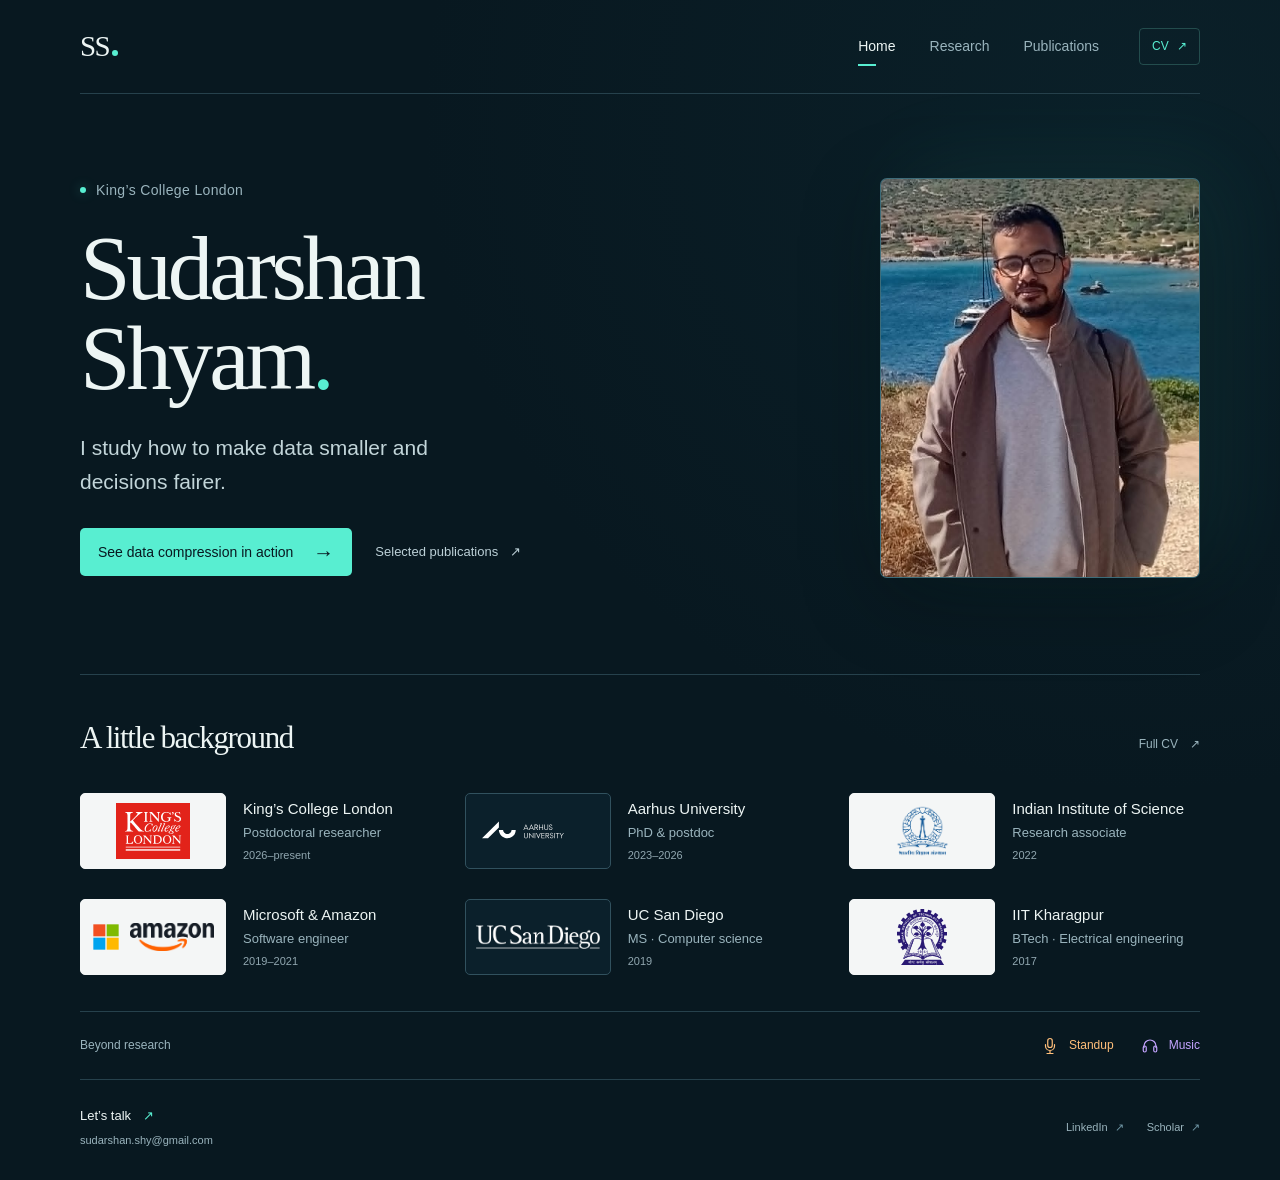
==== index.html @ d9bdee11 "Redesign portfolio with three pages and a looping coreset demo Separate Home, Research, and Publicat" ====
<!doctype html>
<html lang="en">
<head>
  <meta charset="utf-8">
  <meta name="viewport" content="width=device-width, initial-scale=1">
  <meta name="theme-color" content="#081820">
  <meta name="description" content="I study how to make data smaller and decisions fairer. Computer scientist at King’s College London.">
  <meta property="og:type" content="website">
  <meta property="og:title" content="Sudarshan Shyam — Coresets, game theory &amp; fairness">
  <meta property="og:description" content="I study how to make data smaller and decisions fairer. Computer scientist at King’s College London.">
  <meta property="og:url" content="https://sudarshanshy.github.io/">
  <meta property="og:image" content="https://sudarshanshy.github.io/sudarshan-shyam.jpeg">
  <meta property="og:image:alt" content="Sudarshan Shyam by the sea">
  <title>Sudarshan Shyam — Coresets, game theory &amp; fairness</title>
  <link rel="icon" href="favicon.svg" type="image/svg+xml">
  <link rel="stylesheet" href="styles.css?v=navy-20261009">
  <script type="module" src="site.mjs?v=navy-20261009"></script>
  
</head>
<body class="home-page" data-page="home">
  <a class="skip-link" href="#main">Skip to content</a>
  <header class="site-header shell">
  <a class="brand" href="index.html" aria-label="Sudarshan Shyam — home">SS<span aria-hidden="true"></span></a>
  <nav aria-label="Main navigation"><a href="index.html" aria-current="page">Home</a><a href="research.html">Research</a><a href="publications.html">Publications</a></nav>
  <a class="nav-cv" href="sudarshan-shyam-cv.pdf?v=founder-20261009">CV <span aria-hidden="true">↗</span></a>
</header>
  <main id="main">
    <section id="top" class="hero shell" aria-labelledby="name">
      <div class="introduction">
        <p class="affiliation"><span aria-hidden="true"></span>King’s College London</p>
        <h1 id="name"><span>Sudarshan</span><span>Shyam<span class="name-dot" aria-hidden="true">.</span></span></h1>
        <p class="one-line">I study how to make data smaller and decisions fairer.</p>
        <div class="hero-actions"><a class="primary-link" href="research.html#compression">See data compression in action <span aria-hidden="true">→</span></a><a class="text-link" href="publications.html">Selected publications <span aria-hidden="true">↗</span></a></div>
      </div>
      <figure class="portrait"><img src="sudarshan-shyam.jpeg" alt="Sudarshan by the sea, with sailboats and hills in the background" width="1536" height="2048" fetchpriority="high" decoding="async"></figure>
    </section>
    <section id="about" class="background-section shell" aria-labelledby="about-heading">
      <div class="section-heading"><h2 id="about-heading">A little background</h2><a class="text-link" href="sudarshan-shyam-cv.pdf?v=founder-20261009">Full CV <span aria-hidden="true">↗</span></a></div>
      <ul class="background-grid" aria-label="Experience and education">
  <li class="background-item"><span class="background-logo logo-light" aria-hidden="true"><img class="logo-kcl" src="logo-kcl.svg" alt="" loading="lazy" decoding="async"></span><div><h3>King’s College London</h3><p>Postdoctoral researcher</p><small>2026–present</small></div></li>
  <li class="background-item"><span class="background-logo logo-dark" aria-hidden="true"><img class="logo-aarhus" src="logo-aarhus.svg" alt="" loading="lazy" decoding="async"></span><div><h3>Aarhus University</h3><p>PhD &amp; postdoc</p><small>2023–2026</small></div></li>
  <li class="background-item"><span class="background-logo logo-light" aria-hidden="true"><img class="logo-iisc" src="logo-iisc.png" alt="" loading="lazy" decoding="async"></span><div><h3>Indian Institute of Science</h3><p>Research associate</p><small>2022</small></div></li>
  <li class="background-item"><span class="background-logo logo-light company-logos" aria-hidden="true"><img class="logo-microsoft" src="logo-microsoft.svg" alt="" loading="lazy" decoding="async"><img class="logo-amazon" src="logo-amazon.png" alt="" loading="lazy" decoding="async"></span><div><h3>Microsoft &amp; Amazon</h3><p>Software engineer</p><small>2019–2021</small></div></li>
  <li class="background-item"><span class="background-logo logo-dark" aria-hidden="true"><img class="logo-ucsd" src="logo-uc-san-diego.png" alt="" loading="lazy" decoding="async"></span><div><h3>UC San Diego</h3><p>MS · Computer science</p><small>2019</small></div></li>
  <li class="background-item"><span class="background-logo logo-light" aria-hidden="true"><img class="logo-seal" src="logo-iit-kharagpur.svg" alt="" loading="lazy" decoding="async"></span><div><h3>IIT Kharagpur</h3><p>BTech · Electrical engineering</p><small>2017</small></div></li>
</ul>
      <div id="beyond" class="off-hours"><p>Beyond research</p><span><svg viewBox="0 0 24 24" aria-hidden="true" focusable="false"><rect x="9" y="2" width="6" height="12" rx="3"/><path d="M6 10v2a6 6 0 0 0 12 0v-2M12 18v4m-4 0h8"/></svg> Standup</span><span><svg viewBox="0 0 24 24" aria-hidden="true" focusable="false"><path d="M4 14v-2a8 8 0 0 1 16 0v2"/><rect x="3" y="12" width="4" height="8" rx="2"/><rect x="17" y="12" width="4" height="8" rx="2"/></svg> Music</span></div>
    </section>
  </main>
  <footer id="contact" class="site-footer shell">
  <a class="footer-email" href="mailto:sudarshan.shy@gmail.com">Let’s talk <span aria-hidden="true">↗</span><span>sudarshan.shy@gmail.com</span></a>
  <div class="footer-links"><a href="https://www.linkedin.com/in/sudarshanshyam/">LinkedIn <span aria-hidden="true">↗</span></a><a href="https://scholar.google.com/citations?user=9NmU2NAAAAAJ&amp;hl=en">Scholar <span aria-hidden="true">↗</span></a></div>
</footer>
</body>
</html>
---- styles.css ----
:root {
  color-scheme: dark;
  --paper: #081820;
  --panel: #0b202b;
  --ink: #edf5f4;
  --secondary: #9ab4bd;
  --line: #26414c;
  --accent: #58eed1;
  --gold: #ffbf7a;
  font-family: -apple-system, BlinkMacSystemFont, "Segoe UI", Arial, sans-serif;
  color: var(--ink);
  background: var(--paper);
  font-synthesis: none;
  -webkit-font-smoothing: antialiased;
  text-rendering: optimizeLegibility;
}
* { box-sizing: border-box; }
html { scroll-behavior: smooth; scroll-padding-top: 25px; }
body { margin: 0; font-size: 16px; line-height: 1.6; background: radial-gradient(ellipse at 90% 10%, #143d4838, transparent 45%); }
a { color: inherit; text-decoration: none; }
a:hover { color: var(--accent); }
a:focus-visible, button:focus-visible, summary:focus-visible { outline: 2px solid var(--accent); outline-offset: 6px; border-radius: 3px; }
[hidden] { display: none !important; }
::selection { background: var(--accent); color: var(--paper); }
.shell { width: min(1120px, calc(100% - 112px)); margin-inline: auto; }
.skip-link { position: absolute; top: -100px; left: 20px; z-index: 10; padding: 10px 15px; background: var(--accent); color: var(--paper); }
.skip-link:focus { top: 15px; }
h1, h2, h3, h4, p, figure { margin: 0; }
h1, h2 { font-family: Georgia, "Times New Roman", serif; font-weight: 400; letter-spacing: -.045em; }
h3 { font-weight: 500; }
.site-header { display: flex; align-items: center; gap: 40px; min-height: 94px; border-bottom: 1px solid var(--line); }
.brand { display: inline-flex; align-items: baseline; gap: 3px; font-family: Georgia, serif; font-size: 29px; line-height: 1; letter-spacing: -.06em; }
.brand span { width: 6px; height: 6px; background: var(--accent); border-radius: 50%; }
.site-header nav { margin-left: auto; display: flex; gap: 34px; }
.site-header nav a { font-size: 14px; color: var(--secondary); padding-block: 12px; position: relative; }
.site-header nav a:hover, .site-header nav a[aria-current="page"] { color: var(--ink); }
.site-header nav a[aria-current="page"]::after { content: ""; position: absolute; bottom: 4px; left: 0; width: 18px; height: 2px; background: var(--accent); }
.nav-cv { font-size: 12px; color: var(--accent); padding: 8px 12px; border: 1px solid #3c7a7380; border-radius: 4px; }
.nav-cv span { margin-left: 5px; }
.hero { display: grid; grid-template-columns: minmax(0, 1.5fr) minmax(220px, 1fr); gap: clamp(40px, 8vw, 115px); align-items: center; min-height: 580px; padding-block: 62px 75px; }
.affiliation { font-size: 14px; color: var(--secondary); letter-spacing: .025em; display: flex; align-items: center; gap: 10px; margin-bottom: 23px; }
.affiliation > span { width: 6px; height: 6px; border-radius: 50%; background: var(--accent); box-shadow: 0 0 12px #58eed15c; }
.hero h1 { font-size: clamp(62px, 7.1vw, 96px); line-height: .99; }
.hero h1 > span { display: block; }
.name-dot { color: var(--accent); }
.one-line { font-size: clamp(17px, 1.8vw, 21px); line-height: 1.65; max-width: 370px; color: #c2d5d9; margin-top: 27px; }
.hero-actions { display: flex; flex-wrap: wrap; align-items: center; gap: 14px 23px; margin-top: 28px; }
.primary-link { display: inline-flex; align-items: center; justify-content: space-between; gap: 20px; font-size: 14px; font-weight: 500; color: #081820; background: var(--accent); padding: 13px 18px; border-radius: 5px; transition: background .2s ease, box-shadow .2s ease; }
.primary-link:hover { color: #081820; background: #83f5df; box-shadow: 0 5px 24px #58eed11c; }
.primary-link span { font-size: 21px; line-height: 1; }
.hero-actions .text-link { color: #bcd0d7; font-size: 13px; }
.portrait { width: 100%; max-width: 320px; aspect-ratio: 4 / 5; justify-self: end; overflow: hidden; position: relative; border-radius: 7px; border: 1px solid #70a7b557; background: #234d5a; box-shadow: 0 20px 80px #00000047, 25px -15px 90px #58eed113; }
.portrait img { position: absolute; inset: 0; width: 100%; height: 100%; display: block; object-fit: cover; object-position: 100% 100%; transform: scale(1.8); transform-origin: 94% 80%; }
.background-section { border-top: 1px solid var(--line); padding-block: 44px 0; }
.section-heading { display: flex; align-items: baseline; justify-content: space-between; gap: 20px; margin-bottom: 31px; }
.section-heading h2 { font-size: 31px; line-height: 1.25; }
.text-link { display: inline-flex; align-items: baseline; gap: 12px; font-size: 12px; color: var(--secondary); padding-block: 8px; }
.text-link:hover { color: var(--accent); }
.background-grid { display: grid; grid-template-columns: repeat(3, minmax(0, 1fr)); gap: 30px 34px; list-style: none; padding: 0; margin: 0; }
.background-item { display: flex; align-items: center; gap: 17px; }
.background-logo { width: 146px; height: 76px; flex: 0 0 146px; display: flex; align-items: center; justify-content: center; padding: 10px; border-radius: 5px; border: 1px solid #31515e; }
.logo-light { background: #f4f6f6; border-color: #f4f6f6; }
.logo-dark { background: #0b202b; }
.background-logo img { display: block; object-fit: contain; width: 100%; height: auto; max-height: 56px; }
.background-logo .logo-kcl { width: 74px; height: 56px; }
.background-logo .logo-iisc { width: 100px; height: 70px; max-height: 70px; }
.background-logo .logo-seal { width: 56px; height: 56px; }
.background-logo .logo-microsoft { width: 28px; height: 28px; }
.background-logo .logo-amazon { width: 84px; max-height: 30px; }
.company-logos { gap: 10px; }
.off-hours svg, .benefit-icon svg { width: 22px; height: 22px; fill: none; stroke: currentColor; stroke-width: 1.6; stroke-linecap: round; stroke-linejoin: round; }
.background-item h3 { font-size: 15px; line-height: 1.45; margin-bottom: 4px; }
.background-item p { color: var(--secondary); font-size: 13px; }
.background-item small { display: block; color: #91a7b0; font-size: 11px; margin-top: 3px; }
.off-hours { display: flex; align-items: center; gap: 27px; border-top: 1px solid var(--line); margin-top: 36px; padding-block: 24px; font-size: 12px; }
.off-hours p { color: var(--secondary); margin-right: auto; }
.off-hours > span { display: flex; align-items: center; gap: 10px; }
.off-hours > span:nth-child(2) { color: var(--gold); }
.off-hours > span:nth-child(3) { color: #c4a4ff; }
.off-hours svg { width: 18px; height: 18px; }
.page-main { padding-top: 45px; }
.eyebrow { color: var(--accent); font-size: 10px; letter-spacing: .14em; text-transform: uppercase; line-height: 1.7; }
.page-intro h1 { font-size: clamp(42px, 4.4vw, 59px); line-height: 1.06; margin-top: 12px; }
.page-intro h1 span { color: var(--accent); }
.research-topics { display: grid; grid-template-columns: 1fr 1fr; gap: 55px; margin-top: 31px; }
.research-topics h2 { font-family: inherit; letter-spacing: 0; font-weight: 500; font-size: 18px; margin-bottom: 7px; }
.research-topics p { color: var(--secondary); font-size: 15px; line-height: 1.7; }
.pipeline-demo { margin-top: 36px; padding: 28px 25px 23px; border: 1px solid #355462; border-radius: 12px; background: linear-gradient(130deg, #102d39 0%, #0b202b 50%, #182b3280 100%); box-shadow: 0 20px 60px #00000020; }
.demo-heading-row { display: flex; align-items: center; justify-content: space-between; gap: 20px; }
.demo-heading-row h2 { font-size: clamp(27px, 2.8vw, 36px); line-height: 1.2; margin-top: 6px; }
.demo-play { flex: 0 0 auto; min-width: 77px; min-height: 40px; border: 1px solid #44606b; border-radius: 5px; padding: 8px 13px; color: var(--secondary); background: transparent; font: inherit; font-size: 13px; cursor: pointer; }
.demo-play:hover { border-color: var(--accent); color: var(--accent); }
.demo-play span { font-size: 9px; margin-left: 8px; }
.demo-intro { font-size: 15px; color: #bdd0d5; margin-top: 12px; }
.mobile-flow { display: none; }
.pipeline-grid { display: grid; grid-template-columns: minmax(0, 1fr) 38px minmax(0, 1fr) 38px minmax(0, 1fr); align-items: center; gap: 8px; margin-top: 25px; }
.pipeline-panel { min-width: 0; padding: 17px 0 15px; border: 1px solid #284a58; border-radius: 7px; background: #06182080; position: relative; transition: border-color .3s ease, box-shadow .3s ease; }
.panel-heading { padding-inline: 17px; }
.panel-kicker { color: #a4bdc6; font-size: 11px; }
.panel-heading h3 { font-size: 21px; line-height: 1.35; margin-top: 4px; }
.pipeline-panel > svg { display: block; width: 100%; height: auto; margin-block: 10px 6px; overflow: visible; }
.pipeline-panel svg text { fill: #7996a3; font-family: inherit; font-size: 21px; }
.pipeline-panel svg text + text { fill: #617e8d; font-size: 16px; }
.panel-count { display: flex; flex-wrap: wrap; align-items: baseline; gap: 5px; padding-inline: 17px; font-size: 13px; color: var(--secondary); }
.panel-count strong { font-size: 23px; font-weight: 500; color: var(--ink); font-variant-numeric: tabular-nums; }
.solver-status, .result-status { display: block; flex-basis: 100%; font-size: 11px; margin-top: 3px; color: var(--accent); min-height: 18px; }
.input-panel .panel-count::after { content: "Find 3 clusters"; display: block; flex-basis: 100%; font-size: 11px; color: #a4bdc6; min-height: 18px; margin-top: 3px; }
.pipeline-arrow { text-align: center; align-self: center; color: #5c8392; }
.pipeline-arrow svg { display: block; width: 100%; height: 24px; fill: none; stroke: currentColor; stroke-width: 1.5; stroke-linecap: round; stroke-linejoin: round; }
.pipeline-arrow span { display: block; font-size: 8px; margin-top: 4px; }
.flow-dot { fill: currentColor; stroke: none; opacity: 0; }
.pipeline-demo[data-stage="compress"] .compress-arrow, .pipeline-demo[data-stage="solve"] .compress-arrow, .pipeline-demo[data-stage="lift"] .compress-arrow { color: var(--accent); }
.pipeline-demo[data-stage="lift"] .lift-arrow { color: var(--gold); }
.pipeline-demo[data-stage="ready"] .input-panel, .pipeline-demo[data-stage="compress"] .summary-panel, .pipeline-demo[data-stage="solve"] .summary-panel { border-color: #58eed194; box-shadow: 0 0 22px #58eed10b; }
.pipeline-demo[data-stage="lift"] .output-panel { border-color: #ffbf7a94; box-shadow: 0 0 22px #ffbf7a0b; }
.demo-progress-track { height: 2px; margin-top: 24px; background: #2b4752; overflow: hidden; }
.demo-progress { height: 100%; width: 100%; background: var(--accent); }
.demo-stages { display: grid; grid-template-columns: repeat(3, 1fr); gap: 10px; margin-top: 12px; }
.demo-step { display: flex; align-items: center; justify-content: center; gap: 10px; min-height: 41px; padding: 8px 10px; background: transparent; border: 1px solid transparent; border-radius: 5px; font: inherit; font-size: 12px; color: var(--secondary); cursor: pointer; }
.demo-step span { font-size: 9px; color: #7b9caa; }
.demo-step[aria-pressed="true"] { color: var(--accent); border-color: #417367; background: #58eed10b; }
.demo-step[aria-pressed="true"] span { color: var(--accent); }
.demo-step:hover { color: var(--ink); }
.demo-step:disabled { cursor: default; }
.demo-phase { margin-top: 22px; color: var(--accent); font-size: 12px; letter-spacing: .04em; }
.demo-caption { margin-top: 5px; font-size: 22px; line-height: 1.5; min-height: 34px; }
.demo-note { color: #91adb9; font-size: 11px; line-height: 1.7; margin-top: 12px; }
.benefit-strip { display: grid; grid-template-columns: repeat(3, minmax(0, 1fr)); gap: 25px; padding: 28px 0; }
.benefit { display: flex; align-items: center; gap: 14px; }
.benefit + .benefit { border-left: 1px solid var(--line); padding-left: 25px; }
.ratio { font-size: 31px; font-weight: 400; color: var(--accent); letter-spacing: -.07em; }
.ratio span { font-size: 23px; letter-spacing: 0; }
.benefit-icon { color: var(--gold); display: flex; }
.benefit-icon svg { width: 25px; height: 25px; }
.benefit:last-child .benefit-icon { color: #b9a0ff; }
.benefit h3 { font-size: 14px; }
.benefit p { color: var(--secondary); font-size: 12px; line-height: 1.65; margin-top: 4px; }
.research-bottom { display: flex; justify-content: space-between; gap: 25px; align-items: baseline; border-top: 1px solid var(--line); padding: 21px 0 26px; }
.research-bottom p { font-size: 12px; color: var(--secondary); }
.research-bottom p > span { color: var(--ink); margin-right: 8px; }
.publication-intro { display: flex; align-items: flex-end; justify-content: space-between; gap: 25px; padding-bottom: 31px; }
.publication-intro h1 { font-size: clamp(38px, 4.8vw, 60px); line-height: 1.12; margin-top: 12px; }
.publication-intro .text-link { flex: 0 0 auto; }
.paper { display: grid; grid-template-columns: 143px minmax(0, 1fr); gap: 30px; border-top: 1px solid var(--line); padding-block: 24px; }
.venue { color: var(--secondary); font-size: 11px; padding-top: 4px; }
.venue > span { display: block; }
.paper-status { color: var(--accent); font-size: 9px; margin-top: 6px; }
.paper h2, .paper h3 { font-family: inherit; letter-spacing: 0; font-size: 18px; line-height: 1.5; font-weight: 500; margin-bottom: 8px; }
.paper h2 a span { font-size: 11px; margin-left: 4px; color: var(--accent); }
.paper div > p { font-size: 13px; color: var(--secondary); line-height: 1.8; }
.paper div > p strong { color: #d1e1e4; font-weight: 500; }
.publications { border-top: 1px solid var(--line); border-bottom: 1px solid var(--line); margin-top: 5px; }
.publications summary { display: flex; align-items: center; justify-content: space-between; padding-block: 20px; list-style: none; cursor: pointer; color: var(--secondary); font-size: 12px; }
.publications summary:hover { color: var(--accent); }
.publications summary::-webkit-details-marker { display: none; }
.summary-indicator::before { content: "+"; color: var(--accent); font-size: 22px; font-weight: 300; }
.publications[open] .summary-indicator::before { content: "−"; }
.publication-list { padding-bottom: 8px; }
.additional-publications { margin-top: 28px; }
.additional-publications > h2 { font-size: 30px; margin-bottom: 24px; }
.submission-group { margin-top: 33px; margin-bottom: 36px; }
.submission-group > h2 { font-family: inherit; font-size: 10px; font-weight: 500; letter-spacing: .1em; text-transform: uppercase; color: var(--gold); margin-bottom: 16px; }
.paper.submission { padding: 21px 23px; border: 1px solid #65513b; border-radius: 7px; background: #ffbf7a06; }
.submission .venue { color: var(--gold); }
.submission h3 { font-size: 15px; }
.site-footer { display: flex; align-items: center; justify-content: space-between; gap: 25px; border-top: 1px solid var(--line); padding-block: 26px 30px; }
.footer-email { font-size: 13px; }
.footer-email > span:first-child { color: var(--accent); margin-left: 8px; }
.footer-email > span:last-child { display: block; color: var(--secondary); font-size: 11px; margin-top: 5px; }
.footer-links { display: flex; gap: 23px; font-size: 11px; color: var(--secondary); }
.footer-links span { margin-left: 4px; color: #7097a6; }
@keyframes arrive { from { opacity: 0; transform: translateY(12px); } to { opacity: 1; transform: none; } }
@keyframes flow { from { transform: translateX(0); opacity: 0; } 25%, 75% { opacity: 1; } to { transform: translateX(26px); opacity: 0; } }
@media (prefers-reduced-motion: no-preference) {
  .introduction, .page-intro, .publication-intro { animation: arrive 700ms cubic-bezier(.22, 1, .36, 1) both; }
  .portrait { animation: arrive 900ms cubic-bezier(.22, 1, .36, 1) 100ms both; }
  .pipeline-demo[data-playing="true"][data-stage="compress"] .compress-arrow .flow-dot,
  .pipeline-demo[data-playing="true"][data-stage="lift"] .lift-arrow .flow-dot { animation: flow 1.25s ease-in-out infinite; }
}
@view-transition { navigation: auto; }
@media (max-width: 900px) {
  .shell { width: calc(100% - 72px); }
  .hero { min-height: 510px; gap: 40px; grid-template-columns: minmax(0, 1.4fr) minmax(180px, 1fr); }
  .hero h1 { font-size: 67px; }
  .background-grid { grid-template-columns: repeat(2, minmax(0, 1fr)); gap: 28px 20px; }
  .background-item { gap: 14px; }
  .background-item h3 { font-size: 14px; }
  .pipeline-demo { padding-inline: 18px; }
  .pipeline-grid { grid-template-columns: minmax(0, 1fr) 24px minmax(0, 1fr) 24px minmax(0, 1fr); gap: 6px; }
  .panel-heading, .panel-count { padding-inline: 12px; }
  .panel-heading h3 { font-size: 17px; }
  .pipeline-arrow span { font-size: 7px; }
  .panel-kicker { font-size: 10px; }
  .benefit-strip { gap: 15px; }
  .benefit + .benefit { padding-left: 15px; }
  .benefit { gap: 10px; }
}
@media (max-width: 700px) {
  .site-header { min-height: 78px; gap: 25px; }
  .site-header nav { gap: 22px; }
  .nav-cv { padding: 7px 10px; }
  .hero { min-height: 460px; padding-block: 50px; }
  .hero h1 { font-size: 59px; }
  .background-grid { grid-template-columns: repeat(2, minmax(0, 1fr)); gap: 26px 27px; }
  .research-topics { gap: 25px; }
  .research-topics p { font-size: 14px; }
  .pipeline-grid { display: block; margin-top: 15px; }
  .pipeline-panel { display: none; max-width: 450px; margin-inline: auto; }
  .pipeline-arrow { display: none; }
  .pipeline-demo[data-stage="ready"] .input-panel,
  .pipeline-demo[data-stage="compress"] .summary-panel,
  .pipeline-demo[data-stage="solve"] .summary-panel,
  .pipeline-demo[data-stage="lift"] .output-panel { display: block; }
  .mobile-flow { display: flex; align-items: center; justify-content: space-between; gap: 6px; margin-top: 23px; color: #80a5b4; font-size: 9px; }
  .mobile-flow b { font-weight: 400; color: var(--accent); }
  .pipeline-demo[data-stage="ready"] .mobile-flow span:nth-child(1),
  .pipeline-demo[data-stage="compress"] .mobile-flow span:nth-child(3),
  .pipeline-demo[data-stage="solve"] .mobile-flow span:nth-child(3),
  .pipeline-demo[data-stage="lift"] .mobile-flow span:nth-child(5) { color: var(--accent); }
  .panel-heading, .panel-count { padding-inline: 18px; }
  .panel-heading h3 { font-size: 22px; }
  .panel-kicker { font-size: 11px; }
  .panel-count { font-size: 13px; }
  .panel-count strong { font-size: 23px; }
  .pipeline-panel > svg { width: min(100%, 380px); margin-inline: auto; margin-block: 4px; }
  .demo-caption { min-height: 66px; }
  .benefit-strip { grid-template-columns: 1fr; gap: 18px; padding-block: 25px; }
  .benefit + .benefit { padding-left: 0; border-left: 0; }
  .benefit { gap: 17px; }
  .ratio, .benefit-icon { min-width: 45px; justify-content: center; text-align: center; }
  .benefit h3 { font-size: 13px; }
  .benefit p { font-size: 11px; }
  .research-bottom { align-items: flex-start; flex-direction: column; gap: 12px; }
  .publication-intro { align-items: flex-start; flex-direction: column; gap: 12px; }
}
@media (max-width: 520px) {
  .shell { width: calc(100% - 48px); }
  .site-header { gap: 17px; min-height: 73px; }
  .brand { font-size: 25px; }
  .site-header nav { gap: 16px; }
  .site-header nav a { font-size: 11px; }
  .nav-cv { display: none; }
  .hero { grid-template-columns: 1fr; gap: 27px; padding-block: 32px 42px; min-height: 0; }
  .portrait { grid-row: 1; width: 155px; justify-self: start; border-radius: 5px; }
  .introduction { grid-row: 2; }
  .affiliation { font-size: 13px; margin-bottom: 15px; }
  .hero h1 { font-size: clamp(53px, 13.5vw, 67px); line-height: 1.02; }
  .one-line { font-size: 17px; line-height: 1.7; max-width: 320px; margin-top: 18px; }
  .hero-actions { margin-top: 21px; gap: 11px; }
  .primary-link { font-size: 13px; padding: 12px 15px; gap: 15px; }
  .hero-actions .text-link { font-size: 12px; }
  .background-section { padding-top: 31px; }
  .section-heading { gap: 15px; margin-bottom: 24px; }
  .section-heading h2 { font-size: 26px; }
  .section-heading .text-link { font-size: 10px; gap: 7px; }
  .background-grid { grid-template-columns: 1fr; gap: 20px; }
  .background-item { gap: 13px; }
  .background-item h3 { font-size: 15px; }
  .background-item small { font-size: 11px; }
  .off-hours { gap: 16px; margin-top: 26px; font-size: 11px; }
  .off-hours > span { gap: 7px; }
  .off-hours p { font-size: 10px; }
  .page-main { padding-top: 33px; }
  .page-intro h1 { font-size: clamp(35px, 9.8vw, 47px); }
  .research-topics { grid-template-columns: 1fr; gap: 20px; margin-top: 27px; }
  .research-topics h2 { font-size: 17px; }
  .research-topics p { font-size: 14px; }
  .pipeline-demo { margin-top: 27px; padding: 22px 14px 20px; }
  .demo-heading-row { gap: 10px; align-items: flex-start; }
  .demo-heading-row h2 { font-size: 26px; max-width: 200px; }
  .demo-heading-row .eyebrow { font-size: 8px; }
  .demo-play { min-width: 66px; font-size: 12px; padding: 8px 11px; min-height: 38px; }
  .demo-play span { display: none; }
  .demo-intro { font-size: 14px; }
  .mobile-flow { font-size: 8px; margin-top: 20px; }
  .demo-stages { gap: 3px; margin-top: 11px; }
  .demo-step { gap: 5px; font-size: 10px; padding-inline: 4px; }
  .demo-step span { font-size: 8px; }
  .demo-progress-track { margin-top: 19px; }
  .demo-caption { font-size: 20px; min-height: 90px; }
  .demo-note { font-size: 11px; }
  .publication-intro h1 { font-size: 40px; }
  .publication-intro { padding-bottom: 23px; }
  .paper { grid-template-columns: 1fr; gap: 10px; padding-block: 23px; }
  .venue { display: flex; align-items: baseline; gap: 12px; padding: 0; font-size: 10px; }
  .venue > span { display: inline; }
  .paper-status { font-size: 9px; margin-top: 0; }
  .paper h2, .paper h3 { font-size: 17px; }
  .paper div > p { font-size: 12px; }
  .paper.submission { padding: 19px 17px; }
  .site-footer { align-items: flex-start; padding-top: 22px; gap: 18px; }
  .footer-links { gap: 15px; font-size: 10px; }
  .footer-email { font-size: 12px; }
  .footer-email > span:last-child { font-size: 10px; }
}
@media (prefers-reduced-motion: reduce) {
  html { scroll-behavior: auto; }
  .pipeline-panel { transition: none; }
  ::view-transition-group(*), ::view-transition-old(*), ::view-transition-new(*) { animation: none !important; }
}
@media print {
  :root { color-scheme: light; --paper: white; --ink: black; --secondary: #444; --line: #bbb; --accent: #176f62; }
  body, .pipeline-demo, .pipeline-panel { background: white; box-shadow: none; }
  .shell { width: 100%; }
  .site-header, .site-footer, .skip-link, .demo-play, .demo-stages, .demo-progress-track, .mobile-flow { display: none; }
  .hero { min-height: 0; padding-block: 20px 30px; grid-template-columns: 1fr 160px; }
  .portrait { grid-row: auto; width: 160px; }
  .introduction { grid-row: auto; }
  .hero h1 { font-size: 46px; }
  .pipeline-panel { display: block !important; }
  .pipeline-grid { display: grid; grid-template-columns: 1fr 1fr 1fr; gap: 15px; }
  .pipeline-arrow { display: none; }
  .benefit-strip { grid-template-columns: 1fr 1fr 1fr; }
  .paper { break-inside: avoid; }
}
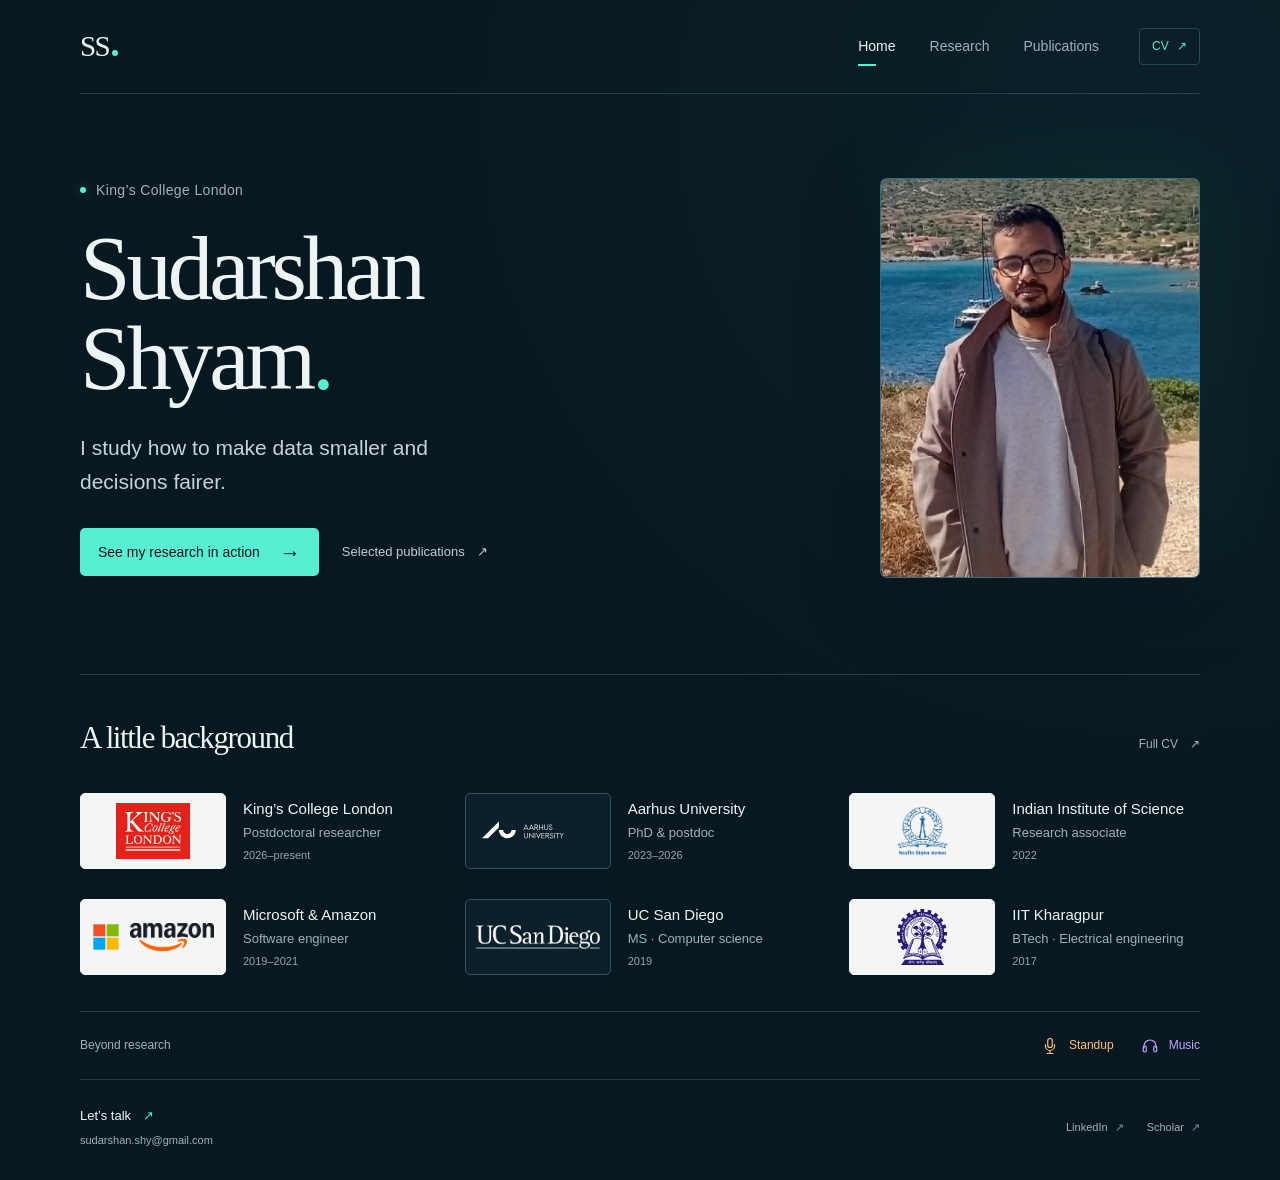
==== commit f23f679d: "Clarify research demo labels and enlarge captions Use “See my research in action” on the homepage an" ====
--- a/index.html
+++ b/index.html
@@ -13,8 +13,8 @@
   <meta property="og:image:alt" content="Sudarshan Shyam by the sea">
   <title>Sudarshan Shyam — Coresets, game theory &amp; fairness</title>
   <link rel="icon" href="favicon.svg" type="image/svg+xml">
-  <link rel="stylesheet" href="styles.css?v=navy-20261009">
-  <script type="module" src="site.mjs?v=navy-20261009"></script>
+  <link rel="stylesheet" href="styles.css?v=navy-20261009-2">
+  <script type="module" src="site.mjs?v=navy-20261009-2"></script>
   
 </head>
 <body class="home-page" data-page="home">
@@ -30,7 +30,7 @@
         <p class="affiliation"><span aria-hidden="true"></span>King’s College London</p>
         <h1 id="name"><span>Sudarshan</span><span>Shyam<span class="name-dot" aria-hidden="true">.</span></span></h1>
         <p class="one-line">I study how to make data smaller and decisions fairer.</p>
-        <div class="hero-actions"><a class="primary-link" href="research.html#compression">See data compression in action <span aria-hidden="true">→</span></a><a class="text-link" href="publications.html">Selected publications <span aria-hidden="true">↗</span></a></div>
+        <div class="hero-actions"><a class="primary-link" href="research.html#compression">See my research in action <span aria-hidden="true">→</span></a><a class="text-link" href="publications.html">Selected publications <span aria-hidden="true">↗</span></a></div>
       </div>
       <figure class="portrait"><img src="sudarshan-shyam.jpeg" alt="Sudarshan by the sea, with sailboats and hills in the background" width="1536" height="2048" fetchpriority="high" decoding="async"></figure>
     </section>
--- a/styles.css
+++ b/styles.css
@@ -93,18 +93,18 @@
 .demo-play span { font-size: 9px; margin-left: 8px; }
 .demo-intro { font-size: 15px; color: #bdd0d5; margin-top: 12px; }
 .mobile-flow { display: none; }
-.pipeline-grid { display: grid; grid-template-columns: minmax(0, 1fr) 38px minmax(0, 1fr) 38px minmax(0, 1fr); align-items: center; gap: 8px; margin-top: 25px; }
+.pipeline-grid { display: grid; grid-template-columns: minmax(0, 1fr) 38px minmax(0, 1fr) 38px minmax(0, 1fr); align-items: stretch; gap: 8px; margin-top: 25px; }
 .pipeline-panel { min-width: 0; padding: 17px 0 15px; border: 1px solid #284a58; border-radius: 7px; background: #06182080; position: relative; transition: border-color .3s ease, box-shadow .3s ease; }
 .panel-heading { padding-inline: 17px; }
 .panel-kicker { color: #a4bdc6; font-size: 11px; }
-.panel-heading h3 { font-size: 21px; line-height: 1.35; margin-top: 4px; }
+.panel-heading h3 { font-size: 21px; line-height: 1.35; margin-top: 4px; min-height: 57px; }
 .pipeline-panel > svg { display: block; width: 100%; height: auto; margin-block: 10px 6px; overflow: visible; }
 .pipeline-panel svg text { fill: #7996a3; font-family: inherit; font-size: 21px; }
 .pipeline-panel svg text + text { fill: #617e8d; font-size: 16px; }
-.panel-count { display: flex; flex-wrap: wrap; align-items: baseline; gap: 5px; padding-inline: 17px; font-size: 13px; color: var(--secondary); }
-.panel-count strong { font-size: 23px; font-weight: 500; color: var(--ink); font-variant-numeric: tabular-nums; }
-.solver-status, .result-status { display: block; flex-basis: 100%; font-size: 11px; margin-top: 3px; color: var(--accent); min-height: 18px; }
-.input-panel .panel-count::after { content: "Find 3 clusters"; display: block; flex-basis: 100%; font-size: 11px; color: #a4bdc6; min-height: 18px; margin-top: 3px; }
+.panel-count { display: flex; flex-wrap: wrap; align-items: baseline; gap: 5px; padding-inline: 17px; font-size: 15px; color: #b4cbd2; }
+.panel-count strong { font-size: 26px; font-weight: 500; color: var(--ink); font-variant-numeric: tabular-nums; }
+.solver-status, .result-status { display: block; flex-basis: 100%; font-size: 13px; margin-top: 3px; color: var(--accent); min-height: 21px; }
+.input-panel .panel-count::after { content: "Find 3 clusters"; display: block; flex-basis: 100%; font-size: 13px; color: #b4cbd2; min-height: 21px; margin-top: 3px; }
 .pipeline-arrow { text-align: center; align-self: center; color: #5c8392; }
 .pipeline-arrow svg { display: block; width: 100%; height: 24px; fill: none; stroke: currentColor; stroke-width: 1.5; stroke-linecap: round; stroke-linejoin: round; }
 .pipeline-arrow span { display: block; font-size: 8px; margin-top: 4px; }
@@ -122,9 +122,9 @@
 .demo-step[aria-pressed="true"] span { color: var(--accent); }
 .demo-step:hover { color: var(--ink); }
 .demo-step:disabled { cursor: default; }
-.demo-phase { margin-top: 22px; color: var(--accent); font-size: 12px; letter-spacing: .04em; }
-.demo-caption { margin-top: 5px; font-size: 22px; line-height: 1.5; min-height: 34px; }
-.demo-note { color: #91adb9; font-size: 11px; line-height: 1.7; margin-top: 12px; }
+.demo-phase { margin-top: 22px; color: var(--accent); font-size: 14px; letter-spacing: .04em; }
+.demo-caption { margin-top: 5px; font-size: 24px; line-height: 1.5; min-height: 36px; }
+.demo-note { color: #aac3cc; font-size: 14px; line-height: 1.65; margin-top: 12px; }
 .benefit-strip { display: grid; grid-template-columns: repeat(3, minmax(0, 1fr)); gap: 25px; padding: 28px 0; }
 .benefit { display: flex; align-items: center; gap: 14px; }
 .benefit + .benefit { border-left: 1px solid var(--line); padding-left: 25px; }
@@ -133,8 +133,8 @@
 .benefit-icon { color: var(--gold); display: flex; }
 .benefit-icon svg { width: 25px; height: 25px; }
 .benefit:last-child .benefit-icon { color: #b9a0ff; }
-.benefit h3 { font-size: 14px; }
-.benefit p { color: var(--secondary); font-size: 12px; line-height: 1.65; margin-top: 4px; }
+.benefit h3 { font-size: 16px; }
+.benefit p { color: #b0c5ce; font-size: 14px; line-height: 1.65; margin-top: 4px; }
 .research-bottom { display: flex; justify-content: space-between; gap: 25px; align-items: baseline; border-top: 1px solid var(--line); padding: 21px 0 26px; }
 .research-bottom p { font-size: 12px; color: var(--secondary); }
 .research-bottom p > span { color: var(--ink); margin-right: 8px; }
@@ -218,18 +218,18 @@
   .pipeline-demo[data-stage="solve"] .mobile-flow span:nth-child(3),
   .pipeline-demo[data-stage="lift"] .mobile-flow span:nth-child(5) { color: var(--accent); }
   .panel-heading, .panel-count { padding-inline: 18px; }
-  .panel-heading h3 { font-size: 22px; }
+  .panel-heading h3 { font-size: 22px; min-height: 60px; }
   .panel-kicker { font-size: 11px; }
-  .panel-count { font-size: 13px; }
-  .panel-count strong { font-size: 23px; }
+  .panel-count { font-size: 15px; }
+  .panel-count strong { font-size: 26px; }
   .pipeline-panel > svg { width: min(100%, 380px); margin-inline: auto; margin-block: 4px; }
-  .demo-caption { min-height: 66px; }
+  .demo-caption { min-height: 72px; }
   .benefit-strip { grid-template-columns: 1fr; gap: 18px; padding-block: 25px; }
   .benefit + .benefit { padding-left: 0; border-left: 0; }
   .benefit { gap: 17px; }
   .ratio, .benefit-icon { min-width: 45px; justify-content: center; text-align: center; }
-  .benefit h3 { font-size: 13px; }
-  .benefit p { font-size: 11px; }
+  .benefit h3 { font-size: 15px; }
+  .benefit p { font-size: 13px; }
   .research-bottom { align-items: flex-start; flex-direction: column; gap: 12px; }
   .publication-intro { align-items: flex-start; flex-direction: column; gap: 12px; }
 }
@@ -277,8 +277,8 @@
   .demo-step { gap: 5px; font-size: 10px; padding-inline: 4px; }
   .demo-step span { font-size: 8px; }
   .demo-progress-track { margin-top: 19px; }
-  .demo-caption { font-size: 20px; min-height: 90px; }
-  .demo-note { font-size: 11px; }
+  .demo-caption { font-size: 22px; min-height: 99px; }
+  .demo-note { font-size: 13px; }
   .publication-intro h1 { font-size: 40px; }
   .publication-intro { padding-bottom: 23px; }
   .paper { grid-template-columns: 1fr; gap: 10px; padding-block: 23px; }
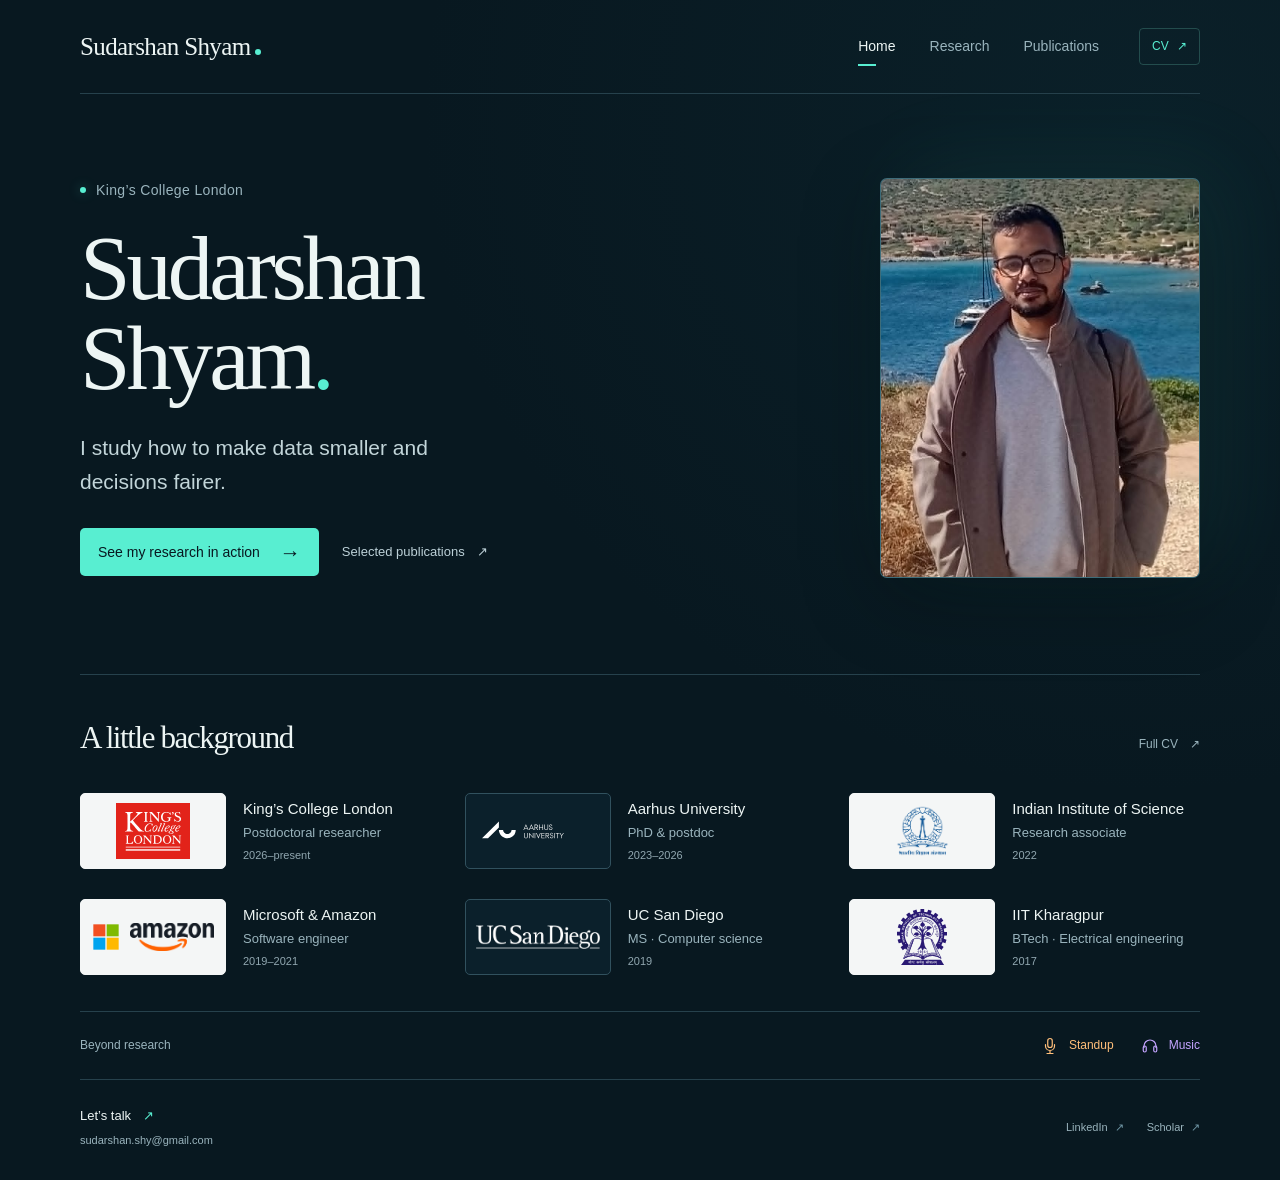
==== commit de179b7c: "Replace header initials with Sudarshan Shyam Show the full name in the header on Home, Research, and" ====
--- a/index.html
+++ b/index.html
@@ -5,22 +5,24 @@
   <meta name="viewport" content="width=device-width, initial-scale=1">
   <meta name="theme-color" content="#081820">
   <meta name="description" content="I study how to make data smaller and decisions fairer. Computer scientist at King’s College London.">
+  <meta name="google-site-verification" content="7zvO_mATLBot3bRuuDJ961pCV1Da5yrDtKslhiFsaOg">
   <meta property="og:type" content="website">
   <meta property="og:title" content="Sudarshan Shyam — Coresets, game theory &amp; fairness">
   <meta property="og:description" content="I study how to make data smaller and decisions fairer. Computer scientist at King’s College London.">
   <meta property="og:url" content="https://sudarshanshy.github.io/">
   <meta property="og:image" content="https://sudarshanshy.github.io/sudarshan-shyam.jpeg">
   <meta property="og:image:alt" content="Sudarshan Shyam by the sea">
+  <link rel="canonical" href="https://sudarshanshy.github.io/">
   <title>Sudarshan Shyam — Coresets, game theory &amp; fairness</title>
   <link rel="icon" href="favicon.svg" type="image/svg+xml">
-  <link rel="stylesheet" href="styles.css?v=navy-20261009-2">
-  <script type="module" src="site.mjs?v=navy-20261009-2"></script>
+  <link rel="stylesheet" href="styles.css?v=navy-20261009-3">
+  <script type="module" src="site.mjs?v=navy-20261009-3"></script>
   
 </head>
 <body class="home-page" data-page="home">
   <a class="skip-link" href="#main">Skip to content</a>
   <header class="site-header shell">
-  <a class="brand" href="index.html" aria-label="Sudarshan Shyam — home">SS<span aria-hidden="true"></span></a>
+  <a class="brand" href="index.html" aria-label="Sudarshan Shyam — home">Sudarshan Shyam<span aria-hidden="true"></span></a>
   <nav aria-label="Main navigation"><a href="index.html" aria-current="page">Home</a><a href="research.html">Research</a><a href="publications.html">Publications</a></nav>
   <a class="nav-cv" href="sudarshan-shyam-cv.pdf?v=founder-20261009">CV <span aria-hidden="true">↗</span></a>
 </header>
--- a/styles.css
+++ b/styles.css
@@ -29,7 +29,7 @@
 h1, h2 { font-family: Georgia, "Times New Roman", serif; font-weight: 400; letter-spacing: -.045em; }
 h3 { font-weight: 500; }
 .site-header { display: flex; align-items: center; gap: 40px; min-height: 94px; border-bottom: 1px solid var(--line); }
-.brand { display: inline-flex; align-items: baseline; gap: 3px; font-family: Georgia, serif; font-size: 29px; line-height: 1; letter-spacing: -.06em; }
+.brand { display: inline-flex; align-items: baseline; gap: 5px; font-family: Georgia, serif; font-size: 25px; line-height: 1.2; letter-spacing: -.025em; white-space: nowrap; }
 .brand span { width: 6px; height: 6px; background: var(--accent); border-radius: 50%; }
 .site-header nav { margin-left: auto; display: flex; gap: 34px; }
 .site-header nav a { font-size: 14px; color: var(--secondary); padding-block: 12px; position: relative; }
@@ -196,8 +196,9 @@
   .benefit { gap: 10px; }
 }
 @media (max-width: 700px) {
-  .site-header { min-height: 78px; gap: 25px; }
-  .site-header nav { gap: 22px; }
+  .site-header { min-height: 98px; gap: 0 25px; padding-block: 15px 8px; flex-wrap: wrap; }
+  .site-header nav { order: 3; width: 100%; margin-left: 0; gap: 24px; }
+  .nav-cv { margin-left: auto; }
   .nav-cv { padding: 7px 10px; }
   .hero { min-height: 460px; padding-block: 50px; }
   .hero h1 { font-size: 59px; }
@@ -235,10 +236,10 @@
 }
 @media (max-width: 520px) {
   .shell { width: calc(100% - 48px); }
-  .site-header { gap: 17px; min-height: 73px; }
-  .brand { font-size: 25px; }
-  .site-header nav { gap: 16px; }
-  .site-header nav a { font-size: 11px; }
+  .site-header { gap: 0 17px; min-height: 98px; }
+  .brand { font-size: 23px; }
+  .site-header nav { gap: 23px; }
+  .site-header nav a { font-size: 13px; }
   .nav-cv { display: none; }
   .hero { grid-template-columns: 1fr; gap: 27px; padding-block: 32px 42px; min-height: 0; }
   .portrait { grid-row: 1; width: 155px; justify-self: start; border-radius: 5px; }
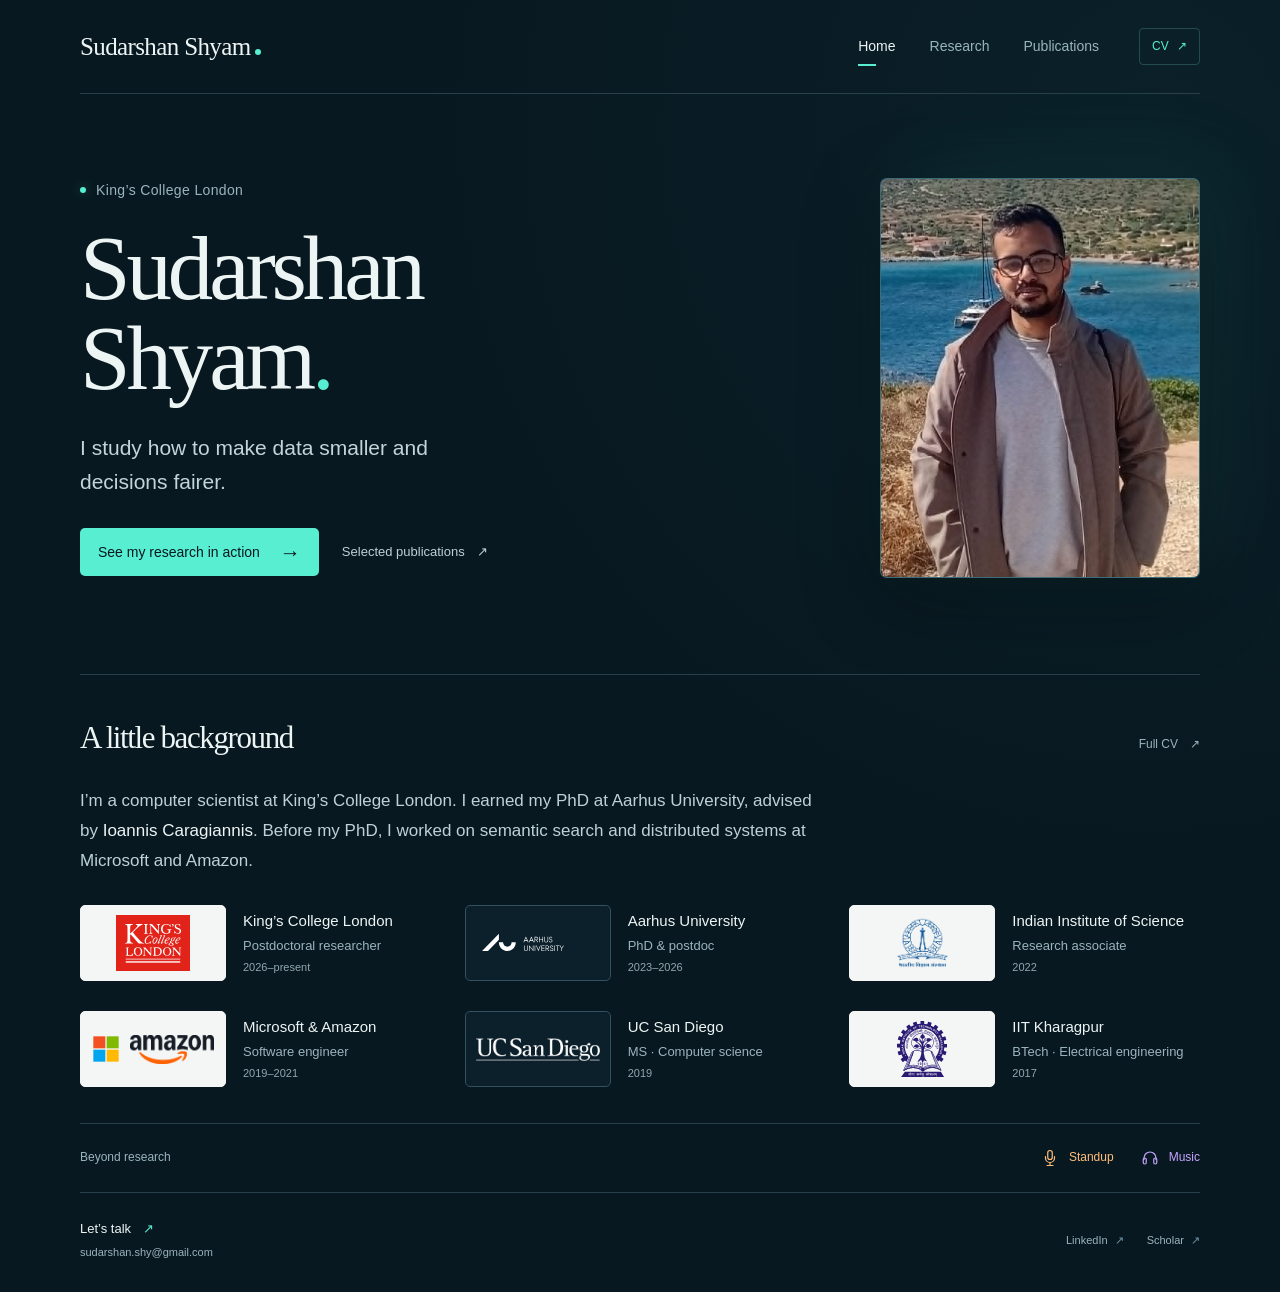
==== commit f4dedc72: "Add a concise bio and credit PhD advisor Ioannis Caragiannis Add three short sentences under A littl" ====
--- a/index.html
+++ b/index.html
@@ -15,8 +15,8 @@
   <link rel="canonical" href="https://sudarshanshy.github.io/">
   <title>Sudarshan Shyam — Coresets, game theory &amp; fairness</title>
   <link rel="icon" href="favicon.svg" type="image/svg+xml">
-  <link rel="stylesheet" href="styles.css?v=navy-20261009-3">
-  <script type="module" src="site.mjs?v=navy-20261009-3"></script>
+  <link rel="stylesheet" href="styles.css?v=navy-20261014-1">
+  <script type="module" src="site.mjs?v=navy-20261014-1"></script>
   
 </head>
 <body class="home-page" data-page="home">
@@ -38,6 +38,7 @@
     </section>
     <section id="about" class="background-section shell" aria-labelledby="about-heading">
       <div class="section-heading"><h2 id="about-heading">A little background</h2><a class="text-link" href="sudarshan-shyam-cv.pdf?v=founder-20261009">Full CV <span aria-hidden="true">↗</span></a></div>
+      <p class="short-bio">I’m a computer scientist at King’s College London. I earned my PhD at Aarhus University, advised by <strong>Ioannis Caragiannis</strong>. Before my PhD, I worked on semantic search and distributed systems at Microsoft and Amazon.</p>
       <ul class="background-grid" aria-label="Experience and education">
   <li class="background-item"><span class="background-logo logo-light" aria-hidden="true"><img class="logo-kcl" src="logo-kcl.svg" alt="" loading="lazy" decoding="async"></span><div><h3>King’s College London</h3><p>Postdoctoral researcher</p><small>2026–present</small></div></li>
   <li class="background-item"><span class="background-logo logo-dark" aria-hidden="true"><img class="logo-aarhus" src="logo-aarhus.svg" alt="" loading="lazy" decoding="async"></span><div><h3>Aarhus University</h3><p>PhD &amp; postdoc</p><small>2023–2026</small></div></li>
--- a/styles.css
+++ b/styles.css
@@ -54,6 +54,8 @@
 .background-section { border-top: 1px solid var(--line); padding-block: 44px 0; }
 .section-heading { display: flex; align-items: baseline; justify-content: space-between; gap: 20px; margin-bottom: 31px; }
 .section-heading h2 { font-size: 31px; line-height: 1.25; }
+.short-bio { max-width: 78ch; margin: -7px 0 30px; color: #bed1d7; font-size: 17px; line-height: 1.75; text-wrap: pretty; }
+.short-bio strong { color: var(--ink); font-weight: 500; }
 .text-link { display: inline-flex; align-items: baseline; gap: 12px; font-size: 12px; color: var(--secondary); padding-block: 8px; }
 .text-link:hover { color: var(--accent); }
 .background-grid { display: grid; grid-template-columns: repeat(3, minmax(0, 1fr)); gap: 30px 34px; list-style: none; padding: 0; margin: 0; }
@@ -253,6 +255,7 @@
   .background-section { padding-top: 31px; }
   .section-heading { gap: 15px; margin-bottom: 24px; }
   .section-heading h2 { font-size: 26px; }
+  .short-bio { font-size: 16px; margin-top: -4px; margin-bottom: 26px; }
   .section-heading .text-link { font-size: 10px; gap: 7px; }
   .background-grid { grid-template-columns: 1fr; gap: 20px; }
   .background-item { gap: 13px; }
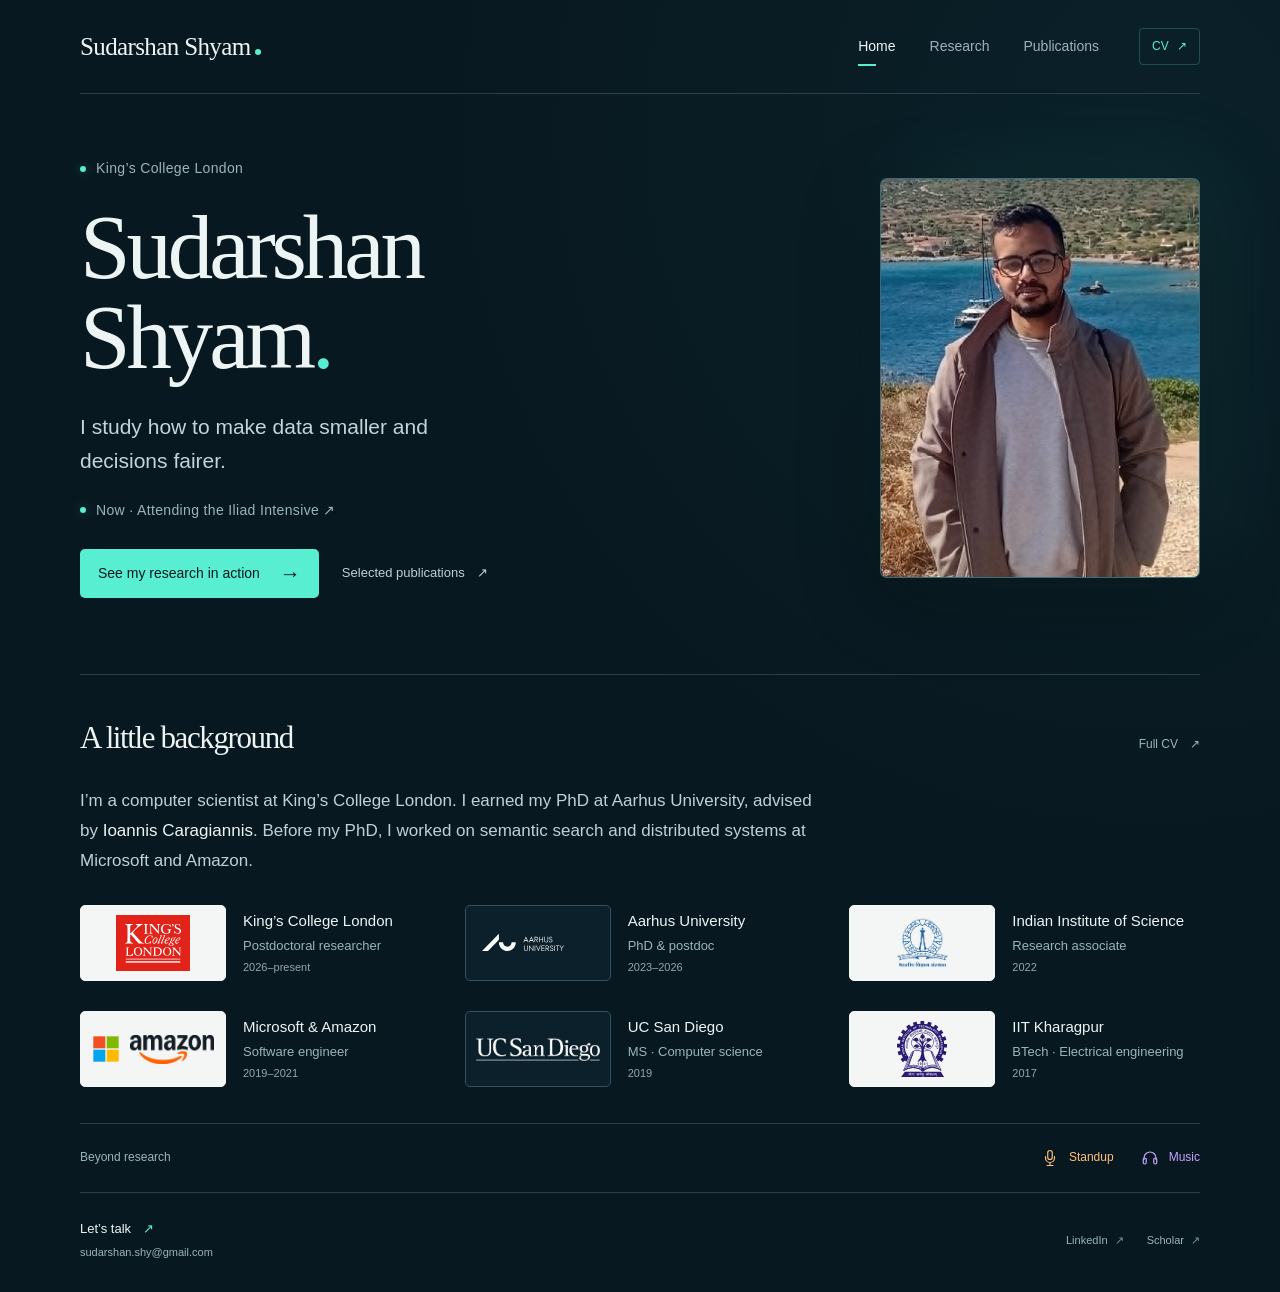
==== commit ac4b8244: "Add Iliad Intensive to homepage updates Show a compact Now line beneath the introduction and above t" ====
--- a/index.html
+++ b/index.html
@@ -32,6 +32,7 @@
         <p class="affiliation"><span aria-hidden="true"></span>King’s College London</p>
         <h1 id="name"><span>Sudarshan</span><span>Shyam<span class="name-dot" aria-hidden="true">.</span></span></h1>
         <p class="one-line">I study how to make data smaller and decisions fairer.</p>
+        <p id="current-update" class="affiliation" style="margin: 20px 0 0;"><span aria-hidden="true"></span><a href="https://www.iliad.ac/intensive">Now · Attending the Iliad Intensive <span aria-hidden="true">↗</span></a></p>
         <div class="hero-actions"><a class="primary-link" href="research.html#compression">See my research in action <span aria-hidden="true">→</span></a><a class="text-link" href="publications.html">Selected publications <span aria-hidden="true">↗</span></a></div>
       </div>
       <figure class="portrait"><img src="sudarshan-shyam.jpeg" alt="Sudarshan by the sea, with sailboats and hills in the background" width="1536" height="2048" fetchpriority="high" decoding="async"></figure>
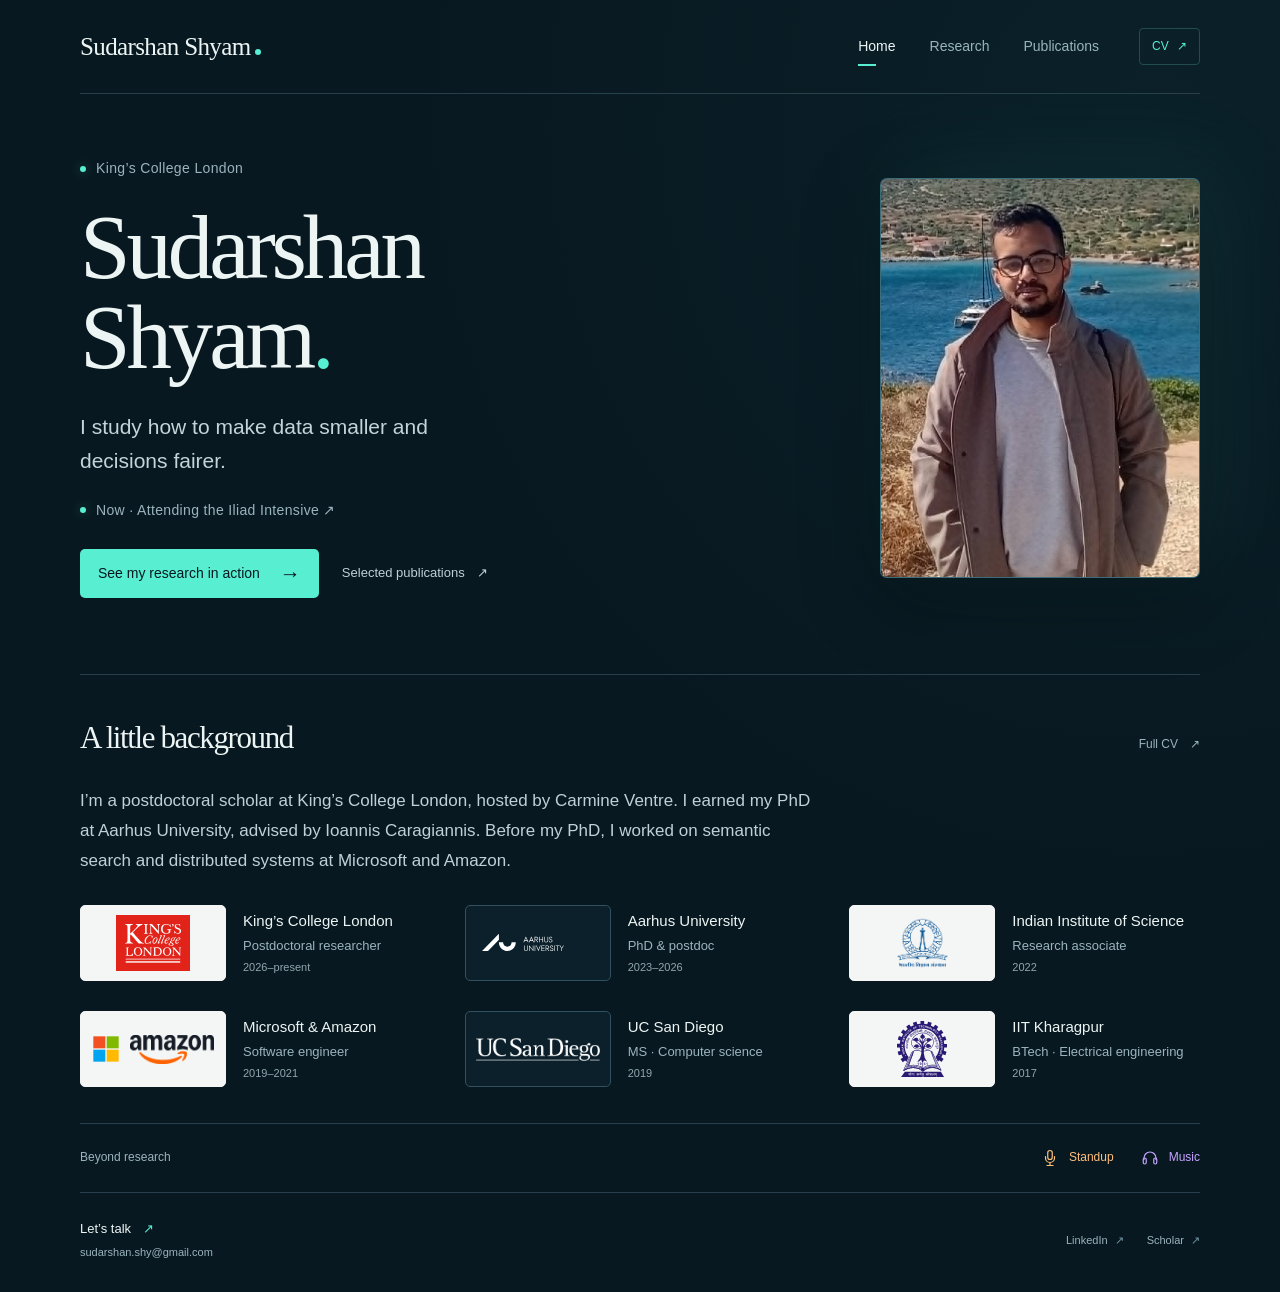
==== commit ba94a521: "Link host and PhD advisor in the homepage bio Identify Carmine Ventre as the host for the postdoctor" ====
--- a/index.html
+++ b/index.html
@@ -39,7 +39,7 @@
     </section>
     <section id="about" class="background-section shell" aria-labelledby="about-heading">
       <div class="section-heading"><h2 id="about-heading">A little background</h2><a class="text-link" href="sudarshan-shyam-cv.pdf?v=founder-20261009">Full CV <span aria-hidden="true">↗</span></a></div>
-      <p class="short-bio">I’m a computer scientist at King’s College London. I earned my PhD at Aarhus University, advised by <strong>Ioannis Caragiannis</strong>. Before my PhD, I worked on semantic search and distributed systems at Microsoft and Amazon.</p>
+      <p class="short-bio">I’m a postdoctoral scholar at King’s College London, hosted by <a href="https://www.kcl.ac.uk/people/carmine-ventre">Carmine Ventre</a>. I earned my PhD at Aarhus University, advised by <a href="https://cs.au.dk/~iannis/index.html">Ioannis Caragiannis</a>. Before my PhD, I worked on semantic search and distributed systems at Microsoft and Amazon.</p>
       <ul class="background-grid" aria-label="Experience and education">
   <li class="background-item"><span class="background-logo logo-light" aria-hidden="true"><img class="logo-kcl" src="logo-kcl.svg" alt="" loading="lazy" decoding="async"></span><div><h3>King’s College London</h3><p>Postdoctoral researcher</p><small>2026–present</small></div></li>
   <li class="background-item"><span class="background-logo logo-dark" aria-hidden="true"><img class="logo-aarhus" src="logo-aarhus.svg" alt="" loading="lazy" decoding="async"></span><div><h3>Aarhus University</h3><p>PhD &amp; postdoc</p><small>2023–2026</small></div></li>
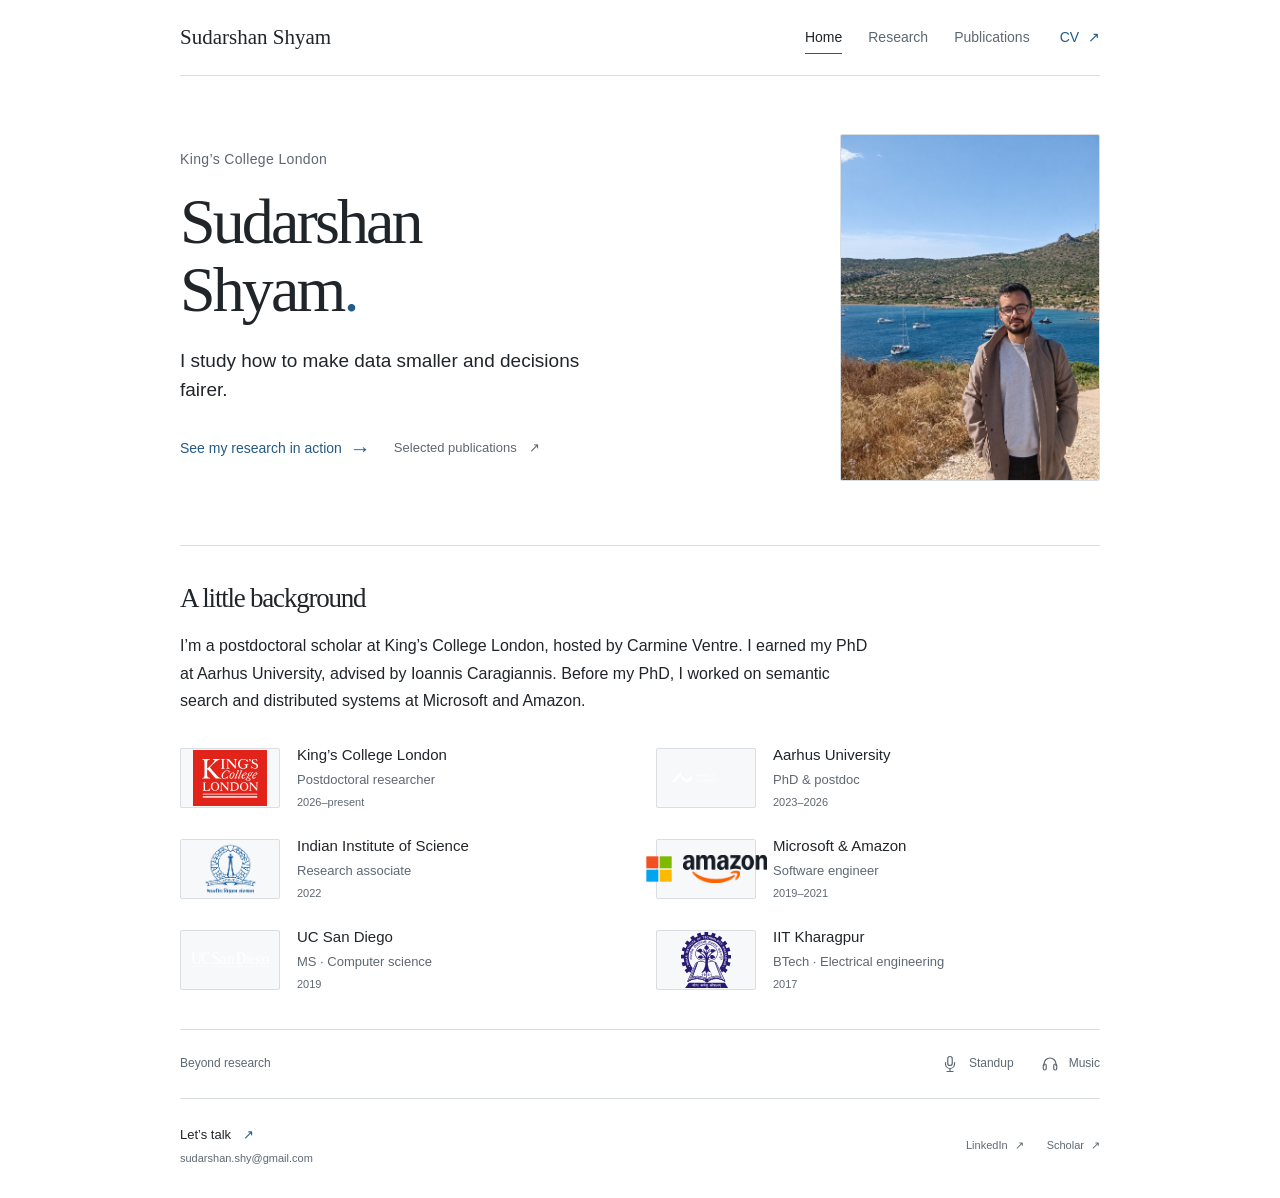
==== commit 2486418c: "Simplify site and clean up CV links" ====
--- a/index.html
+++ b/index.html
@@ -3,7 +3,7 @@
 <head>
   <meta charset="utf-8">
   <meta name="viewport" content="width=device-width, initial-scale=1">
-  <meta name="theme-color" content="#081820">
+  <meta name="theme-color" content="#ffffff">
   <meta name="description" content="I study how to make data smaller and decisions fairer. Computer scientist at King’s College London.">
   <meta name="google-site-verification" content="7zvO_mATLBot3bRuuDJ961pCV1Da5yrDtKslhiFsaOg">
   <meta property="og:type" content="website">
@@ -15,8 +15,8 @@
   <link rel="canonical" href="https://sudarshanshy.github.io/">
   <title>Sudarshan Shyam — Coresets, game theory &amp; fairness</title>
   <link rel="icon" href="favicon.svg" type="image/svg+xml">
-  <link rel="stylesheet" href="styles.css?v=navy-20261014-1">
-  <script type="module" src="site.mjs?v=navy-20261014-1"></script>
+  <link rel="stylesheet" href="styles.css?v=academic-20261118-1">
+  <script type="module" src="site.mjs?v=academic-20261118-1"></script>
   
 </head>
 <body class="home-page" data-page="home">
@@ -24,7 +24,7 @@
   <header class="site-header shell">
   <a class="brand" href="index.html" aria-label="Sudarshan Shyam — home">Sudarshan Shyam<span aria-hidden="true"></span></a>
   <nav aria-label="Main navigation"><a href="index.html" aria-current="page">Home</a><a href="research.html">Research</a><a href="publications.html">Publications</a></nav>
-  <a class="nav-cv" href="sudarshan-shyam-cv.pdf?v=founder-20261009">CV <span aria-hidden="true">↗</span></a>
+  <a class="nav-cv" href="sudarshan-shyam-cv.pdf">CV <span aria-hidden="true">↗</span></a>
 </header>
   <main id="main">
     <section id="top" class="hero shell" aria-labelledby="name">
@@ -32,13 +32,12 @@
         <p class="affiliation"><span aria-hidden="true"></span>King’s College London</p>
         <h1 id="name"><span>Sudarshan</span><span>Shyam<span class="name-dot" aria-hidden="true">.</span></span></h1>
         <p class="one-line">I study how to make data smaller and decisions fairer.</p>
-        <p id="current-update" class="affiliation" style="margin: 20px 0 0;"><span aria-hidden="true"></span><a href="https://www.iliad.ac/intensive">Now · Attending the Iliad Intensive <span aria-hidden="true">↗</span></a></p>
         <div class="hero-actions"><a class="primary-link" href="research.html#compression">See my research in action <span aria-hidden="true">→</span></a><a class="text-link" href="publications.html">Selected publications <span aria-hidden="true">↗</span></a></div>
       </div>
-      <figure class="portrait"><img src="sudarshan-shyam.jpeg" alt="Sudarshan by the sea, with sailboats and hills in the background" width="1536" height="2048" fetchpriority="high" decoding="async"></figure>
+      <figure class="portrait"><img src="sudarshan-shyam-hires.jpg" alt="Sudarshan by the sea, with sailboats and hills in the background" width="1086" height="1448" fetchpriority="high" decoding="async"></figure>
     </section>
     <section id="about" class="background-section shell" aria-labelledby="about-heading">
-      <div class="section-heading"><h2 id="about-heading">A little background</h2><a class="text-link" href="sudarshan-shyam-cv.pdf?v=founder-20261009">Full CV <span aria-hidden="true">↗</span></a></div>
+      <div class="section-heading"><h2 id="about-heading">A little background</h2></div>
       <p class="short-bio">I’m a postdoctoral scholar at King’s College London, hosted by <a href="https://www.kcl.ac.uk/people/carmine-ventre">Carmine Ventre</a>. I earned my PhD at Aarhus University, advised by <a href="https://cs.au.dk/~iannis/index.html">Ioannis Caragiannis</a>. Before my PhD, I worked on semantic search and distributed systems at Microsoft and Amazon.</p>
       <ul class="background-grid" aria-label="Experience and education">
   <li class="background-item"><span class="background-logo logo-light" aria-hidden="true"><img class="logo-kcl" src="logo-kcl.svg" alt="" loading="lazy" decoding="async"></span><div><h3>King’s College London</h3><p>Postdoctoral researcher</p><small>2026–present</small></div></li>
--- a/styles.css
+++ b/styles.css
@@ -171,6 +171,70 @@
 .footer-email > span:last-child { display: block; color: var(--secondary); font-size: 11px; margin-top: 5px; }
 .footer-links { display: flex; gap: 23px; font-size: 11px; color: var(--secondary); }
 .footer-links span { margin-left: 4px; color: #7097a6; }
+/* Restrained academic theme */
+:root {
+  color-scheme: light;
+  --paper: #ffffff;
+  --panel: #f7f8fa;
+  --ink: #20252a;
+  --secondary: #5e6872;
+  --line: #d9dee3;
+  --accent: #235b84;
+  --gold: #6b5a3a;
+  background: var(--paper);
+}
+body { background: var(--paper); }
+::selection { background: #dce8f1; color: var(--ink); }
+.shell { width: min(920px, calc(100% - 80px)); }
+.site-header { min-height: 76px; gap: 30px; }
+.brand { font-size: 21px; letter-spacing: 0; }
+.brand span, .affiliation > span { display: none; }
+.site-header nav { gap: 26px; }
+.site-header nav a { color: var(--secondary); }
+.site-header nav a[aria-current="page"]::after { height: 1px; width: 100%; bottom: 7px; }
+.nav-cv { color: var(--accent); padding: 0; border: 0; border-radius: 0; font-size: 14px; }
+.hero { grid-template-columns: minmax(0, 1fr) 260px; gap: 60px; min-height: 0; padding-block: 58px 64px; }
+.affiliation { color: var(--secondary); margin-bottom: 18px; }
+.hero h1 { font-size: clamp(48px, 6vw, 64px); line-height: 1.06; }
+.one-line { color: var(--ink); font-size: 19px; line-height: 1.55; margin-top: 22px; max-width: 430px; }
+.hero-actions { margin-top: 25px; }
+.primary-link { color: var(--accent); background: transparent; padding: 0; border-radius: 0; gap: 8px; font-size: 14px; }
+.primary-link:hover { color: var(--accent); background: transparent; box-shadow: none; text-decoration: underline; text-underline-offset: 4px; }
+.hero-actions .text-link { color: var(--secondary); }
+.portrait { max-width: 260px; aspect-ratio: 3 / 4; border-radius: 2px; border-color: var(--line); background: var(--panel); box-shadow: none; }
+.portrait img { object-position: center; transform: none; }
+.background-section { padding-top: 36px; }
+.section-heading { margin-bottom: 24px; }
+.section-heading h2 { font-size: 27px; }
+.short-bio { color: var(--ink); font-size: 16px; line-height: 1.7; }
+.background-grid { grid-template-columns: repeat(2, minmax(0, 1fr)); gap: 24px 32px; }
+.background-logo { width: 100px; height: 60px; flex-basis: 100px; border-color: var(--line); border-radius: 2px; }
+.logo-light, .logo-dark { background: var(--panel); border-color: var(--line); }
+.background-item small { color: var(--secondary); }
+.off-hours > span:nth-child(2), .off-hours > span:nth-child(3) { color: var(--secondary); }
+.page-main { padding-top: 40px; }
+.eyebrow { color: var(--secondary); }
+.page-intro h1, .publication-intro h1 { font-size: clamp(38px, 4.5vw, 50px); letter-spacing: -.025em; }
+.pipeline-demo { border-color: var(--line); border-radius: 3px; background: var(--panel); box-shadow: none; }
+.demo-play { border-color: #aeb7bf; color: var(--secondary); }
+.demo-intro, .demo-note, .benefit p { color: var(--secondary); }
+.pipeline-panel { border-color: var(--line); border-radius: 2px; background: #ffffff; box-shadow: none; }
+.panel-kicker, .panel-count, .input-panel .panel-count::after { color: var(--secondary); }
+.pipeline-panel svg text, .pipeline-panel svg text + text { fill: var(--secondary); }
+.pipeline-arrow { color: #7d8993; }
+.pipeline-demo[data-stage="ready"] .input-panel,
+.pipeline-demo[data-stage="compress"] .summary-panel,
+.pipeline-demo[data-stage="solve"] .summary-panel,
+.pipeline-demo[data-stage="lift"] .output-panel { border-color: #7ea1ba; box-shadow: none; }
+.demo-progress-track { background: var(--line); }
+.demo-step[aria-pressed="true"] { border-color: #9bb5c8; background: #edf4f8; }
+.benefit-icon, .benefit:last-child .benefit-icon { color: var(--secondary); }
+.paper div > p strong { color: var(--ink); }
+.submission-group > h2, .submission .venue { color: var(--secondary); }
+.paper.submission { border-color: var(--line); border-radius: 2px; background: var(--panel); }
+.footer-links span { color: var(--secondary); }
+.introduction, .page-intro, .publication-intro, .portrait { animation: none !important; }
+
 @keyframes arrive { from { opacity: 0; transform: translateY(12px); } to { opacity: 1; transform: none; } }
 @keyframes flow { from { transform: translateX(0); opacity: 0; } 25%, 75% { opacity: 1; } to { transform: translateX(26px); opacity: 0; } }
 @media (prefers-reduced-motion: no-preference) {
@@ -242,7 +306,7 @@
   .brand { font-size: 23px; }
   .site-header nav { gap: 23px; }
   .site-header nav a { font-size: 13px; }
-  .nav-cv { display: none; }
+  .nav-cv { display: inline-flex; font-size: 13px; }
   .hero { grid-template-columns: 1fr; gap: 27px; padding-block: 32px 42px; min-height: 0; }
   .portrait { grid-row: 1; width: 155px; justify-self: start; border-radius: 5px; }
   .introduction { grid-row: 2; }
